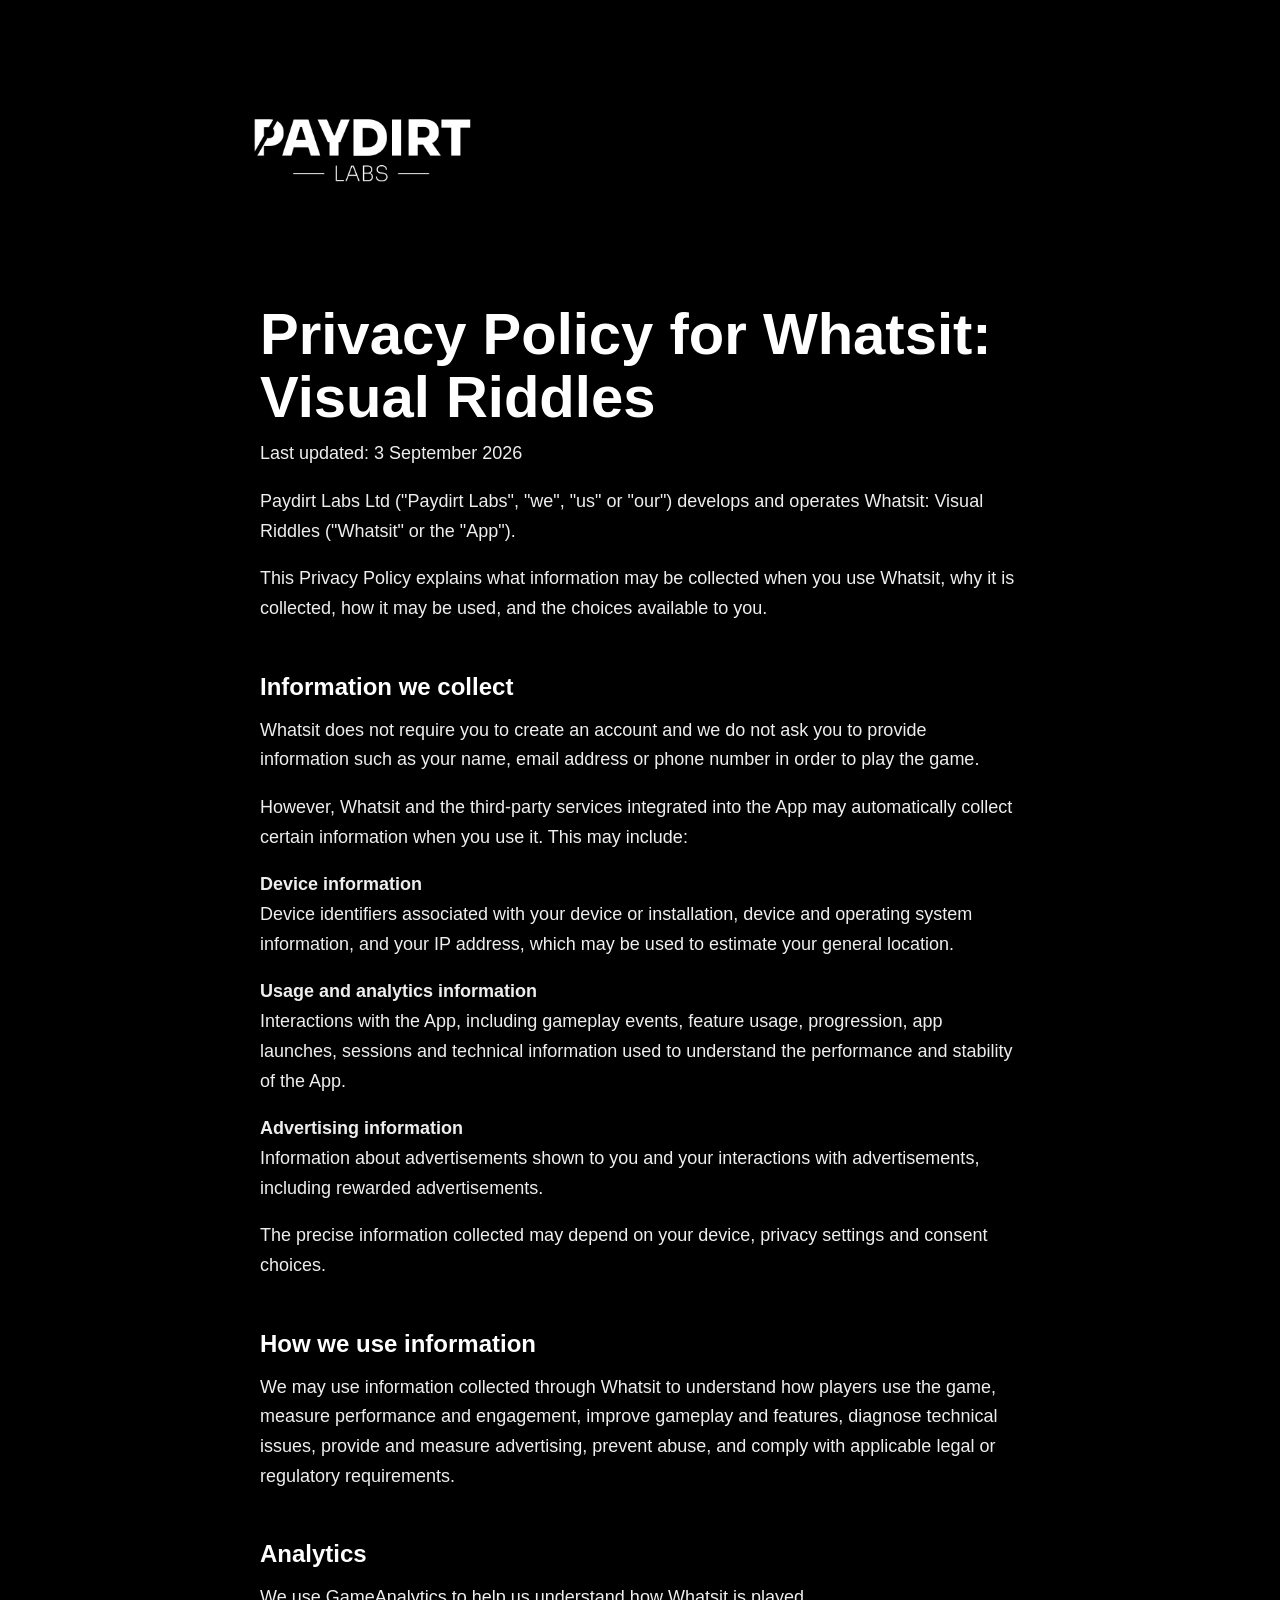
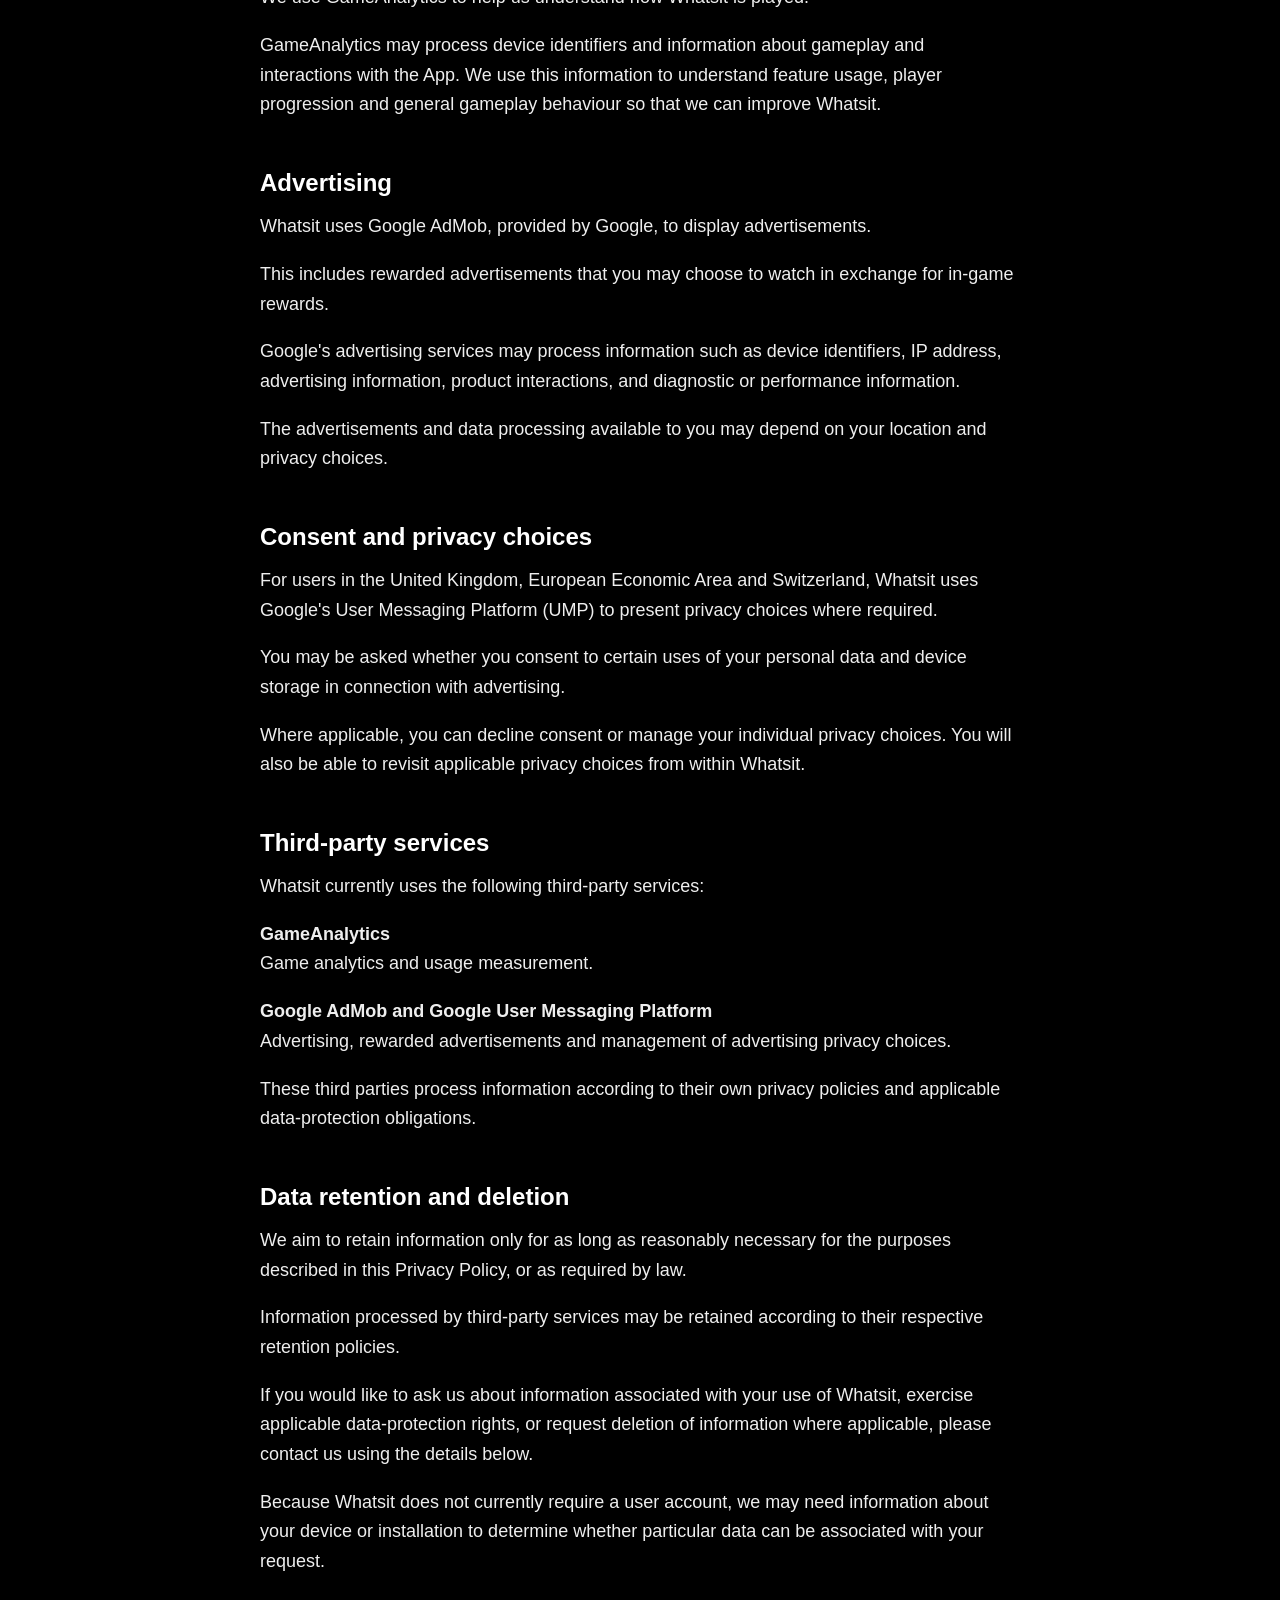
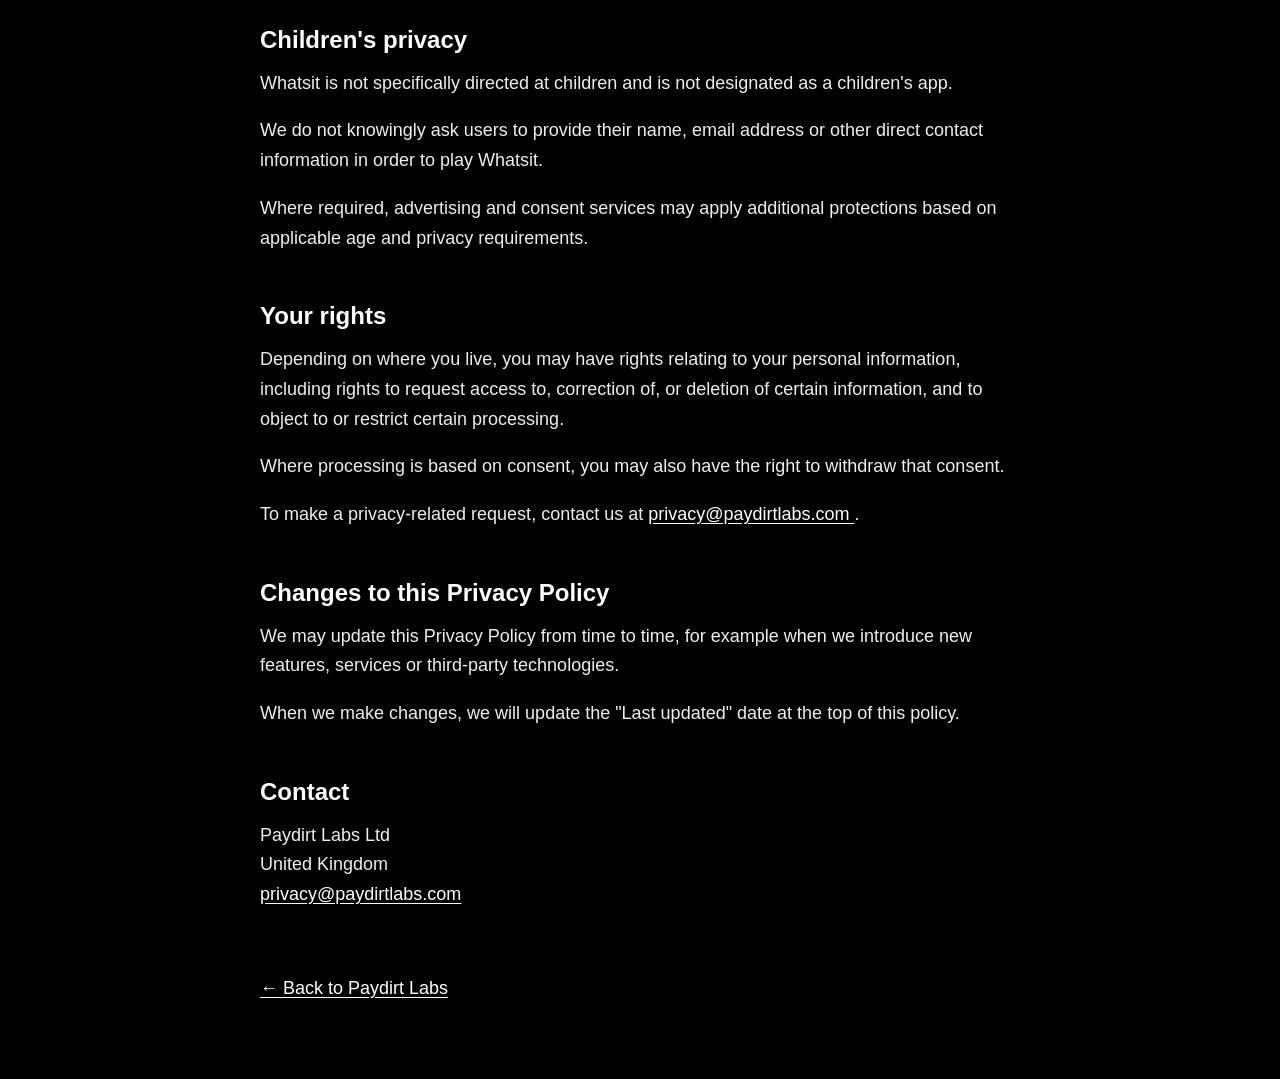
==== whatsit/privacy/index.html @ 13603b93 "feat: add Whatsit privacy policy - Add dedicated privacy policy for Whatsit: Visual Riddles - Add Wh" ====
<!DOCTYPE html>
<html lang="en">
<head>
	<meta charset="UTF-8">
	<meta name="viewport" content="width=device-width, initial-scale=1.0">

	<title>Whatsit Privacy Policy | Paydirt Labs</title>

	<meta
		name="description"
		content="Privacy Policy for Whatsit: Visual Riddles by Paydirt Labs."
	>

	<!-- Canonical -->
	<link rel="canonical" href="https://paydirtlabs.com/whatsit/privacy/">

	<!-- Open Graph -->
	<meta property="og:type" content="website">
	<meta property="og:site_name" content="Paydirt Labs">
	<meta property="og:title" content="Whatsit Privacy Policy | Paydirt Labs">
	<meta
		property="og:description"
		content="Privacy Policy for Whatsit: Visual Riddles."
	>
	<meta property="og:url" content="https://paydirtlabs.com/whatsit/privacy/">
	<meta property="og:image" content="https://paydirtlabs.com/images/og-image.png">
	<meta property="og:image:width" content="1200">
	<meta property="og:image:height" content="630">
	<meta property="og:image:alt" content="Paydirt Labs">

	<!-- Twitter / X -->
	<meta name="twitter:card" content="summary_large_image">

	<link rel="icon" type="image/png" href="../../favicon.png">
	<link rel="stylesheet" href="../../style.css">
</head>

<body>

	<main class="privacy-page">

		<header class="privacy-header">
			<a href="../../index.html">
				<img
					class="paydirt-logo"
					src="../../images/paydirt-logo.png"
					alt="Paydirt Labs"
				>
			</a>
		</header>

		<article class="privacy-content">

			<h1>Privacy Policy for Whatsit: Visual Riddles</h1>

			<p class="privacy-updated">
				Last updated: 3 September 2026
			</p>

			<p>
				Paydirt Labs Ltd ("Paydirt Labs", "we", "us" or "our") develops
				and operates Whatsit: Visual Riddles ("Whatsit" or the "App").
			</p>

			<p>
				This Privacy Policy explains what information may be collected when
				you use Whatsit, why it is collected, how it may be used, and the
				choices available to you.
			</p>

			<h2>Information we collect</h2>

			<p>
				Whatsit does not require you to create an account and we do not ask
				you to provide information such as your name, email address or phone
				number in order to play the game.
			</p>

			<p>
				However, Whatsit and the third-party services integrated into the App
				may automatically collect certain information when you use it.
				This may include:
			</p>

			<p>
				<strong>Device information</strong><br>
				Device identifiers associated with your device or installation,
				device and operating system information, and your IP address, which
				may be used to estimate your general location.
			</p>

			<p>
				<strong>Usage and analytics information</strong><br>
				Interactions with the App, including gameplay events, feature usage,
				progression, app launches, sessions and technical information used
				to understand the performance and stability of the App.
			</p>

			<p>
				<strong>Advertising information</strong><br>
				Information about advertisements shown to you and your interactions
				with advertisements, including rewarded advertisements.
			</p>

			<p>
				The precise information collected may depend on your device,
				privacy settings and consent choices.
			</p>

			<h2>How we use information</h2>

			<p>
				We may use information collected through Whatsit to understand how
				players use the game, measure performance and engagement, improve
				gameplay and features, diagnose technical issues, provide and measure
				advertising, prevent abuse, and comply with applicable legal or
				regulatory requirements.
			</p>

			<h2>Analytics</h2>

			<p>
				We use GameAnalytics to help us understand how Whatsit is played.
			</p>

			<p>
				GameAnalytics may process device identifiers and information about
				gameplay and interactions with the App. We use this information to
				understand feature usage, player progression and general gameplay
				behaviour so that we can improve Whatsit.
			</p>

			<h2>Advertising</h2>

			<p>
				Whatsit uses Google AdMob, provided by Google, to display
				advertisements.
			</p>

			<p>
				This includes rewarded advertisements that you may choose to watch
				in exchange for in-game rewards.
			</p>

			<p>
				Google's advertising services may process information such as device
				identifiers, IP address, advertising information, product interactions,
				and diagnostic or performance information.
			</p>

			<p>
				The advertisements and data processing available to you may depend
				on your location and privacy choices.
			</p>

			<h2>Consent and privacy choices</h2>

			<p>
				For users in the United Kingdom, European Economic Area and
				Switzerland, Whatsit uses Google's User Messaging Platform (UMP)
				to present privacy choices where required.
			</p>

			<p>
				You may be asked whether you consent to certain uses of your personal
				data and device storage in connection with advertising.
			</p>

			<p>
				Where applicable, you can decline consent or manage your individual
				privacy choices. You will also be able to revisit applicable privacy
				choices from within Whatsit.
			</p>

			<h2>Third-party services</h2>

			<p>
				Whatsit currently uses the following third-party services:
			</p>

			<p>
				<strong>GameAnalytics</strong><br>
				Game analytics and usage measurement.
			</p>

			<p>
				<strong>Google AdMob and Google User Messaging Platform</strong><br>
				Advertising, rewarded advertisements and management of advertising
				privacy choices.
			</p>

			<p>
				These third parties process information according to their own privacy
				policies and applicable data-protection obligations.
			</p>

			<h2>Data retention and deletion</h2>

			<p>
				We aim to retain information only for as long as reasonably necessary
				for the purposes described in this Privacy Policy, or as required by law.
			</p>

			<p>
				Information processed by third-party services may be retained according
				to their respective retention policies.
			</p>

			<p>
				If you would like to ask us about information associated with your use
				of Whatsit, exercise applicable data-protection rights, or request
				deletion of information where applicable, please contact us using the
				details below.
			</p>

			<p>
				Because Whatsit does not currently require a user account, we may need
				information about your device or installation to determine whether
				particular data can be associated with your request.
			</p>

			<h2>Children's privacy</h2>

			<p>
				Whatsit is not specifically directed at children and is not designated
				as a children's app.
			</p>

			<p>
				We do not knowingly ask users to provide their name, email address or
				other direct contact information in order to play Whatsit.
			</p>

			<p>
				Where required, advertising and consent services may apply additional
				protections based on applicable age and privacy requirements.
			</p>

			<h2>Your rights</h2>

			<p>
				Depending on where you live, you may have rights relating to your
				personal information, including rights to request access to,
				correction of, or deletion of certain information, and to object to
				or restrict certain processing.
			</p>

			<p>
				Where processing is based on consent, you may also have the right
				to withdraw that consent.
			</p>

			<p>
				To make a privacy-related request, contact us at
				<a href="mailto:privacy@paydirtlabs.com">
					privacy@paydirtlabs.com
				</a>.
			</p>

			<h2>Changes to this Privacy Policy</h2>

			<p>
				We may update this Privacy Policy from time to time, for example when
				we introduce new features, services or third-party technologies.
			</p>

			<p>
				When we make changes, we will update the "Last updated" date at the
				top of this policy.
			</p>

			<h2>Contact</h2>

			<p>
				Paydirt Labs Ltd<br>
				United Kingdom<br>
				<a href="mailto:privacy@paydirtlabs.com">
					privacy@paydirtlabs.com
				</a>
			</p>

			<a class="back-home" href="../../index.html">
				← Back to Paydirt Labs
			</a>

		</article>

	</main>

</body>
</html>
---- style.css ----
* {
	box-sizing: border-box;
}

html,
body {
	margin: 0;
	padding: 0;
	min-height: 100%;
}

body {
	background: #000000;
	color: #ffffff;
	font-family: Arial, Helvetica, sans-serif;
}

.page {
	min-height: 100vh;
	max-width: 1440px;
	margin: 0 auto;

	padding:
		clamp(32px, 6vw, 80px)
		clamp(24px, 7vw, 100px)
		clamp(24px, 4vw, 48px);

	display: flex;
	flex-direction: column;
}


/* --------------------
   Header
-------------------- */

.site-header {
	flex-shrink: 0;
}

.paydirt-logo {
	display: block;
	width: clamp(210px, 22vw, 300px);
	height: auto;
}


/* --------------------
   Intro
-------------------- */

.intro {
	text-align: center;
	margin-top: clamp(70px, 10vh, 135px);
}

.intro h1 {
	margin: 0 auto;
	max-width: 950px;

	font-size: clamp(26px, 3vw, 42px);
	font-weight: 400;
	line-height: 1.2;
}


/* --------------------
   Current Project
-------------------- */

.project {
	text-align: center;
	margin-top: clamp(80px, 11vh, 130px);
}

.section-label {
	margin: 0 0 20px;

	font-size: clamp(16px, 1.6vw, 24px);
	font-weight: 400;
}

.whatsit-logo {
	display: block;
	width: min(760px, 74vw);
	height: auto;

	margin: 0 auto;
}

.coming-soon {
	margin: clamp(38px, 5vh, 64px) 0 0;

	font-size: clamp(22px, 2.2vw, 32px);
	font-weight: 400;
}


/* --------------------
   Footer
-------------------- */

.site-footer {
	margin-top: auto;
	padding-top: 90px;

	width: min(100%, 950px);
	margin-left: auto;
	margin-right: auto;

	display: grid;
	grid-template-columns: 1fr auto 1fr;
	align-items: end;
	gap: 40px;

	font-size: clamp(15px, 1.4vw, 21px);
}

.site-footer p {
	margin: 0;
	line-height: 1.3;
}

.site-footer a {
	color: #ffffff;
	text-decoration: underline;
	text-underline-offset: 3px;
}

.site-footer a:last-child {
	justify-self: end;
}


/* --------------------
   Mobile
-------------------- */

@media (max-width: 700px) {

	.page {
		padding: 28px 24px 28px;
	}

	.paydirt-logo {
		width: 170px;
	}

	.intro {
		margin-top: 70px;
	}

	.intro h1 {
		font-size: 27px;
	}

	.project {
		margin-top: 80px;
	}

	.section-label {
		font-size: 15px;
	}

	.whatsit-logo {
		width: min(500px, 94vw);
		transform: translateX(-10px);
	}

	.coming-soon {
		margin-top: 38px;
		font-size: 21px;
	}

	.site-footer {
		margin-top: 90px;
		padding-top: 0;

		display: flex;
		flex-direction: column;
		align-items: center;
		gap: 18px;

		text-align: center;
		font-size: 15px;
	}

	.company-details {
		order: 3;
	}

	.site-footer a:last-child {
		order: 2;
	}

	.site-footer a {
		order: 1;
	}

}
/* --------------------
   Privacy Policy
-------------------- */

.privacy-page {
	max-width: 1000px;
	margin: 0 auto;
	padding:
		clamp(32px, 6vw, 80px)
		clamp(24px, 7vw, 80px)
		80px;
}

.privacy-header {
	margin-bottom: 80px;
}

.privacy-header a {
	display: inline-block;
}

.privacy-content {
	max-width: 760px;
	margin: 0 auto;
}

.privacy-content h1 {
	margin: 0 0 10px;

	font-size: clamp(36px, 5vw, 58px);
	line-height: 1.1;
}

.privacy-updated {
	margin: 0 0 60px;
	color: #b7b7b7;
}

.privacy-content h2 {
	margin: 48px 0 14px;

	font-size: 24px;
	line-height: 1.25;
}

.privacy-content p {
	margin: 0 0 18px;

	font-size: 18px;
	line-height: 1.65;
	color: #eeeeee;
}

.privacy-content a {
	color: #ffffff;
	text-underline-offset: 3px;
}

.back-home {
	display: inline-block;
	margin-top: 50px;
	font-size: 18px;
}


/* Privacy mobile */

@media (max-width: 700px) {

	.privacy-page {
		padding: 28px 24px 60px;
	}

	.privacy-header {
		margin-bottom: 60px;
	}

	.privacy-content h1 {
		font-size: 38px;
	}

	.privacy-updated {
		margin-bottom: 44px;
	}

	.privacy-content h2 {
		margin-top: 38px;
		font-size: 21px;
	}

	.privacy-content p {
		font-size: 16px;
		line-height: 1.6;
	}

	.back-home {
		font-size: 16px;
	}
}
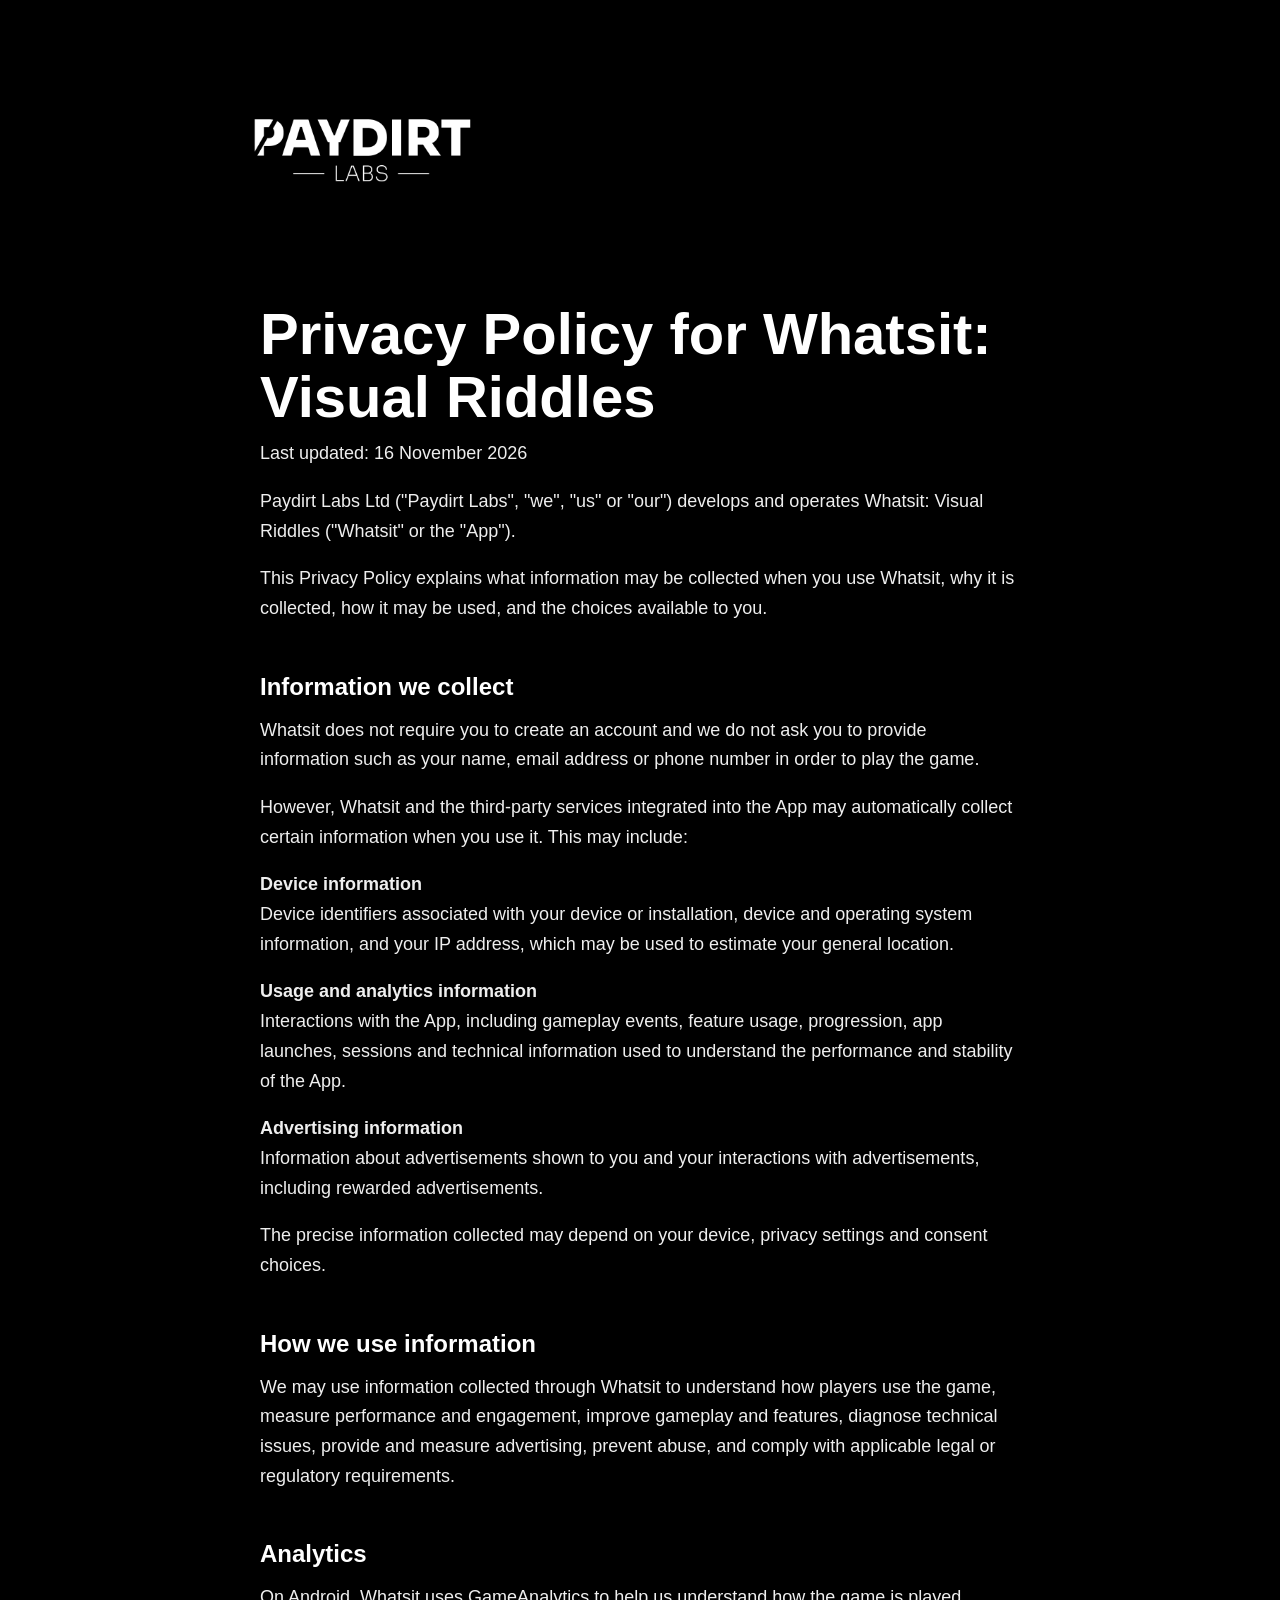
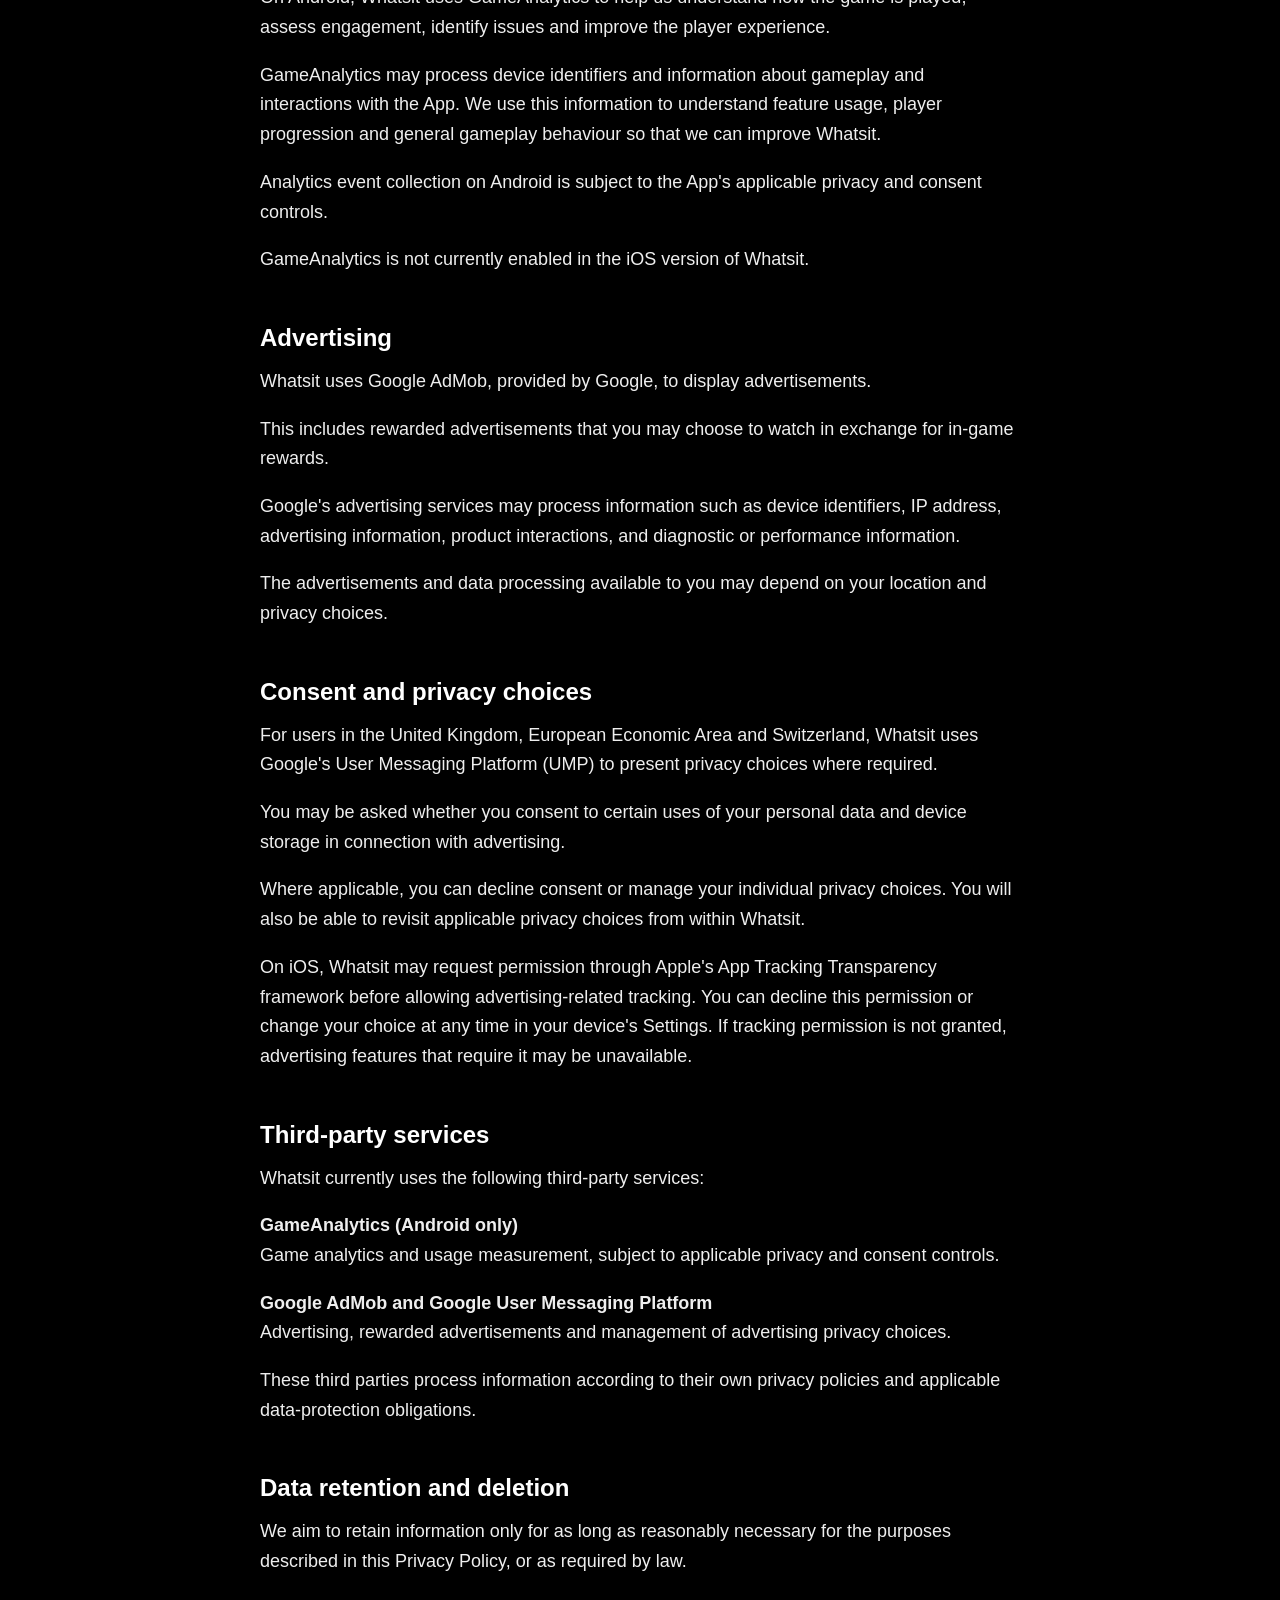
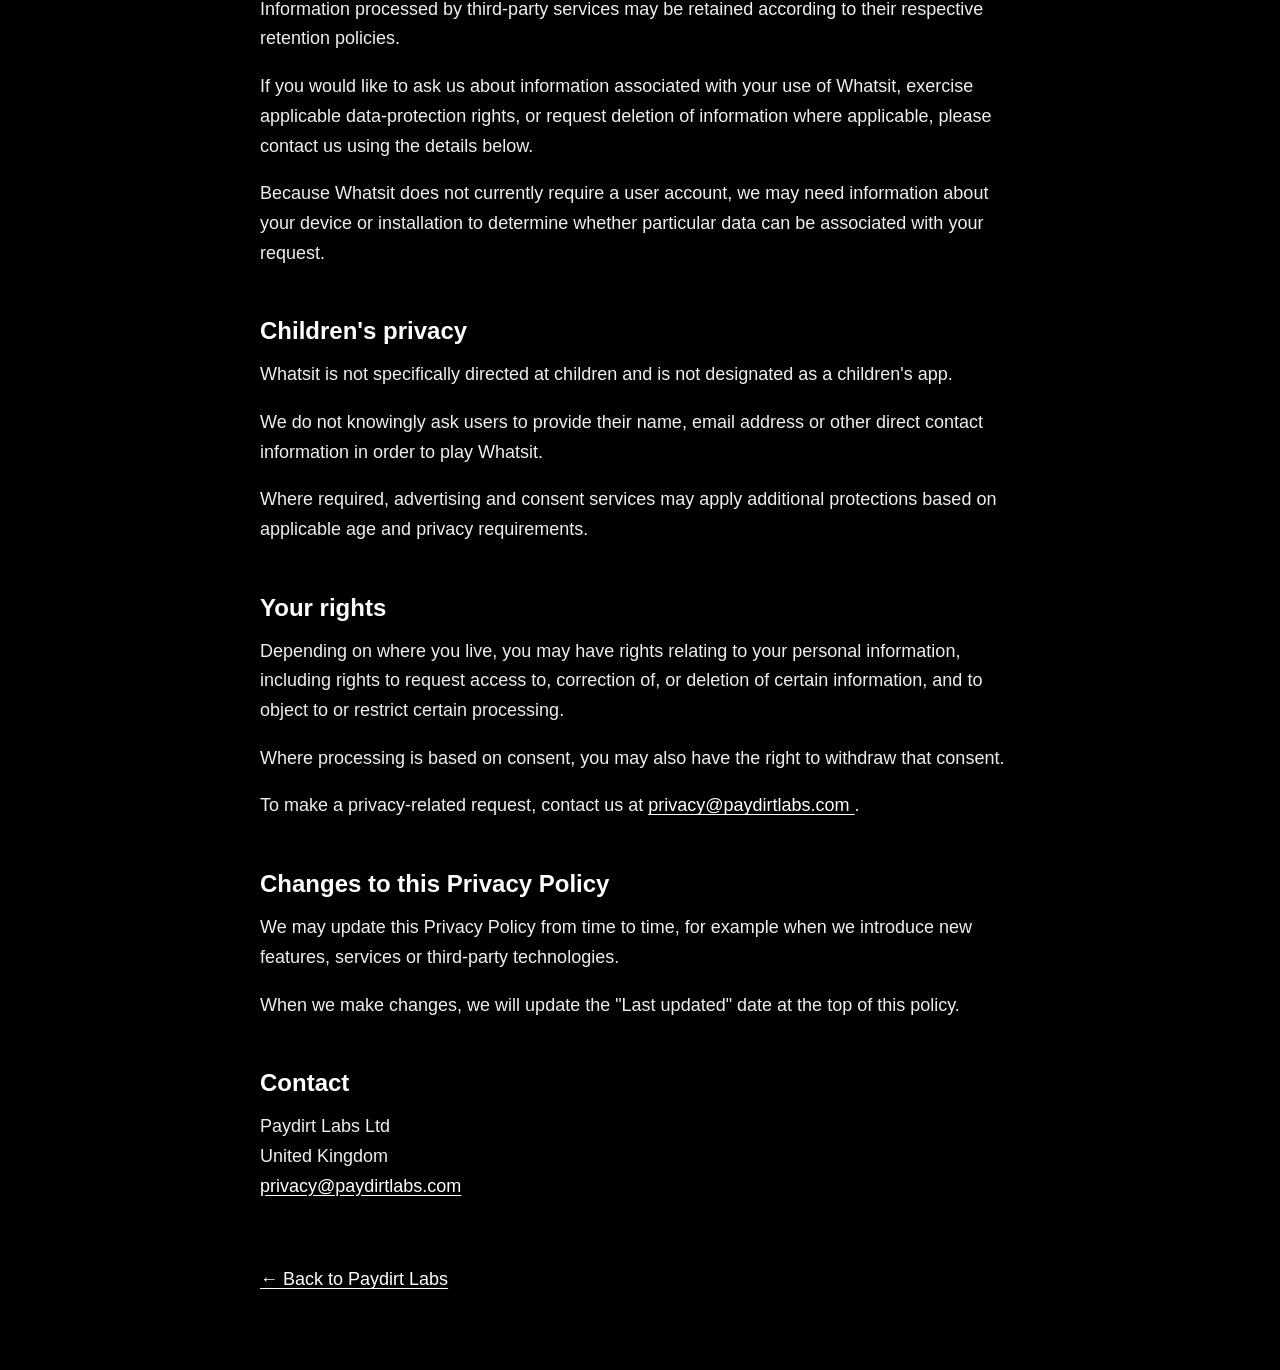
==== commit d079a7b7: "Clarify Whatsit privacy policy for iOS and Android" ====
--- a/whatsit/privacy/index.html
+++ b/whatsit/privacy/index.html
@@ -54,7 +54,7 @@
 			<h1>Privacy Policy for Whatsit: Visual Riddles</h1>
 
 			<p class="privacy-updated">
-				Last updated: 3 September 2026
+				Last updated: 16 November 2026
 			</p>
 
 			<p>
@@ -117,18 +117,32 @@
 				regulatory requirements.
 			</p>
 
+			
 			<h2>Analytics</h2>
 
 			<p>
-				We use GameAnalytics to help us understand how Whatsit is played.
-			</p>
-
-			<p>
-				GameAnalytics may process device identifiers and information about
-				gameplay and interactions with the App. We use this information to
-				understand feature usage, player progression and general gameplay
-				behaviour so that we can improve Whatsit.
-			</p>
+				On Android, Whatsit uses GameAnalytics to help us understand
+				how the game is played, assess engagement, identify issues
+				and improve the player experience.
+			</p>
+
+			<p>
+				GameAnalytics may process device identifiers and information
+				about gameplay and interactions with the App. We use this
+				information to understand feature usage, player progression
+				and general gameplay behaviour so that we can improve Whatsit.
+			</p>
+
+			<p>
+				Analytics event collection on Android is subject to the
+				App's applicable privacy and consent controls.
+			</p>
+
+			<p>
+				GameAnalytics is not currently enabled in the iOS version
+				of Whatsit.
+			</p>
+
 
 			<h2>Advertising</h2>
 
@@ -172,6 +186,16 @@
 				choices from within Whatsit.
 			</p>
 
+
+			<p>
+				On iOS, Whatsit may request permission through Apple's
+				App Tracking Transparency framework before allowing
+				advertising-related tracking. You can decline this
+				permission or change your choice at any time in your
+				device's Settings. If tracking permission is not granted,
+				advertising features that require it may be unavailable.
+			</p>
+
 			<h2>Third-party services</h2>
 
 			<p>
@@ -179,10 +203,10 @@
 			</p>
 
 			<p>
-				<strong>GameAnalytics</strong><br>
-				Game analytics and usage measurement.
-			</p>
-
+				<strong>GameAnalytics (Android only)</strong><br>
+				Game analytics and usage measurement, subject to
+				applicable privacy and consent controls.
+			</p>
 			<p>
 				<strong>Google AdMob and Google User Messaging Platform</strong><br>
 				Advertising, rewarded advertisements and management of advertising
--- a/style.css
+++ b/style.css
@@ -131,6 +131,12 @@
 	justify-self: end;
 }
 
+.footer-links {
+	display: flex;
+	align-items: center;
+	gap: 10px;
+}
+
 
 /* --------------------
    Mobile
